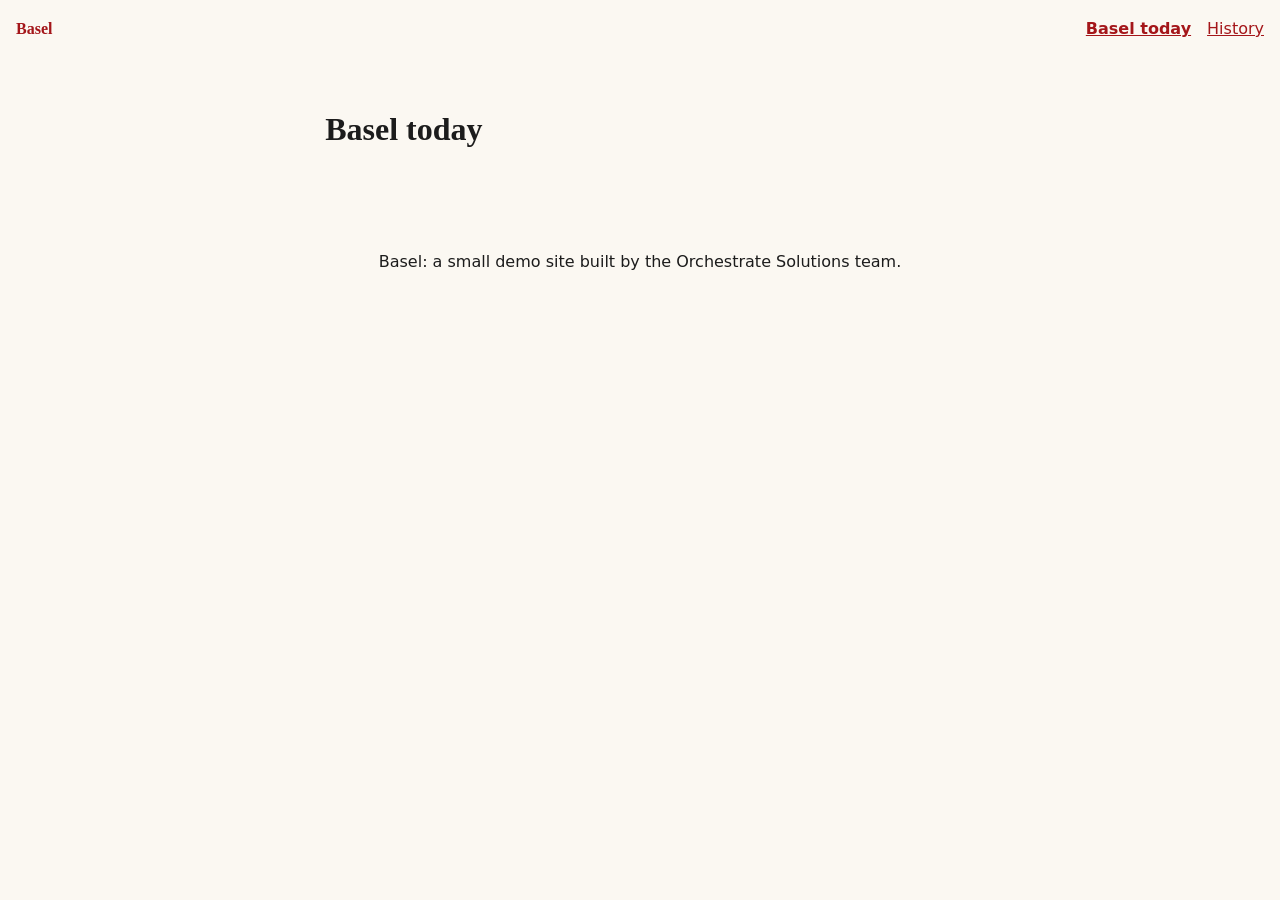
==== index.html @ cebdc807 "Scaffold: two pages, styles and scripts" ====
<!doctype html>
<html lang="en">
<head>
<meta charset="utf-8">
<meta name="viewport" content="width=device-width, initial-scale=1">
<title>Basel today | Basel</title>
<meta name="description" content="Basel, Switzerland today: the city on the Rhine.">
<link rel="stylesheet" href="css/tokens.css">
<link rel="stylesheet" href="css/layout.css">
<link rel="stylesheet" href="css/site.css">
</head>
<body>
<a class="skip-link" href="#main">Skip to content</a>
<header class="site-header">
<a class="brand" href="index.html">Basel</a>
<nav aria-label="Main"><ul><li><a href="index.html" aria-current="page">Basel today</a></li><li><a href="pages/history.html">History</a></li></ul></nav>
</header>
<main id="main">
<h1>Basel today</h1>
<!-- TODO(build.fullstack): content for this page. Accurate facts only. -->
</main>
<footer class="site-footer"><p>Basel: a small demo site built by the Orchestrate Solutions team.</p></footer>
<script src="js/nav.js" defer></script>
<script src="js/app.js" defer></script>
</body>
</html>
---- css/tokens.css ----
/* Design tokens (owner: Designer). */
:root {
  --font-display: Georgia, "Times New Roman", serif;
  --font-body: system-ui, -apple-system, "Segoe UI", Roboto, sans-serif;
  --color-bg: #fbf8f2;
  --color-text: #1c1c1c;
  --color-accent: #a4161a;
  --space-1: .5rem;
  --space-2: 1rem;
  --space-3: 2rem;
  --measure: 65ch;
}
---- css/layout.css ----
/* Page shell layout (owner: UI/UX). */
* { box-sizing: border-box; }
body { margin: 0; }
.skip-link { position: absolute; left: -999px; top: 0; }
.skip-link:focus { left: var(--space-1); background: var(--color-bg); padding: var(--space-1); z-index: 10; }
.site-header { display: flex; flex-wrap: wrap; gap: var(--space-2); align-items: center; justify-content: space-between; padding: var(--space-2); }
.site-header ul { display: flex; flex-wrap: wrap; gap: var(--space-2); list-style: none; margin: 0; padding: 0; }
main { max-width: var(--measure); margin: 0 auto; padding: var(--space-3) var(--space-2); }
.site-footer { padding: var(--space-3) var(--space-2); text-align: center; }
---- css/site.css ----
/* Base look (owner: Lead Dev). */
body { font-family: var(--font-body); background: var(--color-bg); color: var(--color-text); line-height: 1.6; }
h1, h2, h3 { font-family: var(--font-display); line-height: 1.15; }
a { color: var(--color-accent); }
a:focus-visible { outline: 3px solid currentColor; outline-offset: 3px; }
.brand { font-family: var(--font-display); font-weight: 700; text-decoration: none; }
[aria-current="page"] { font-weight: 700; }
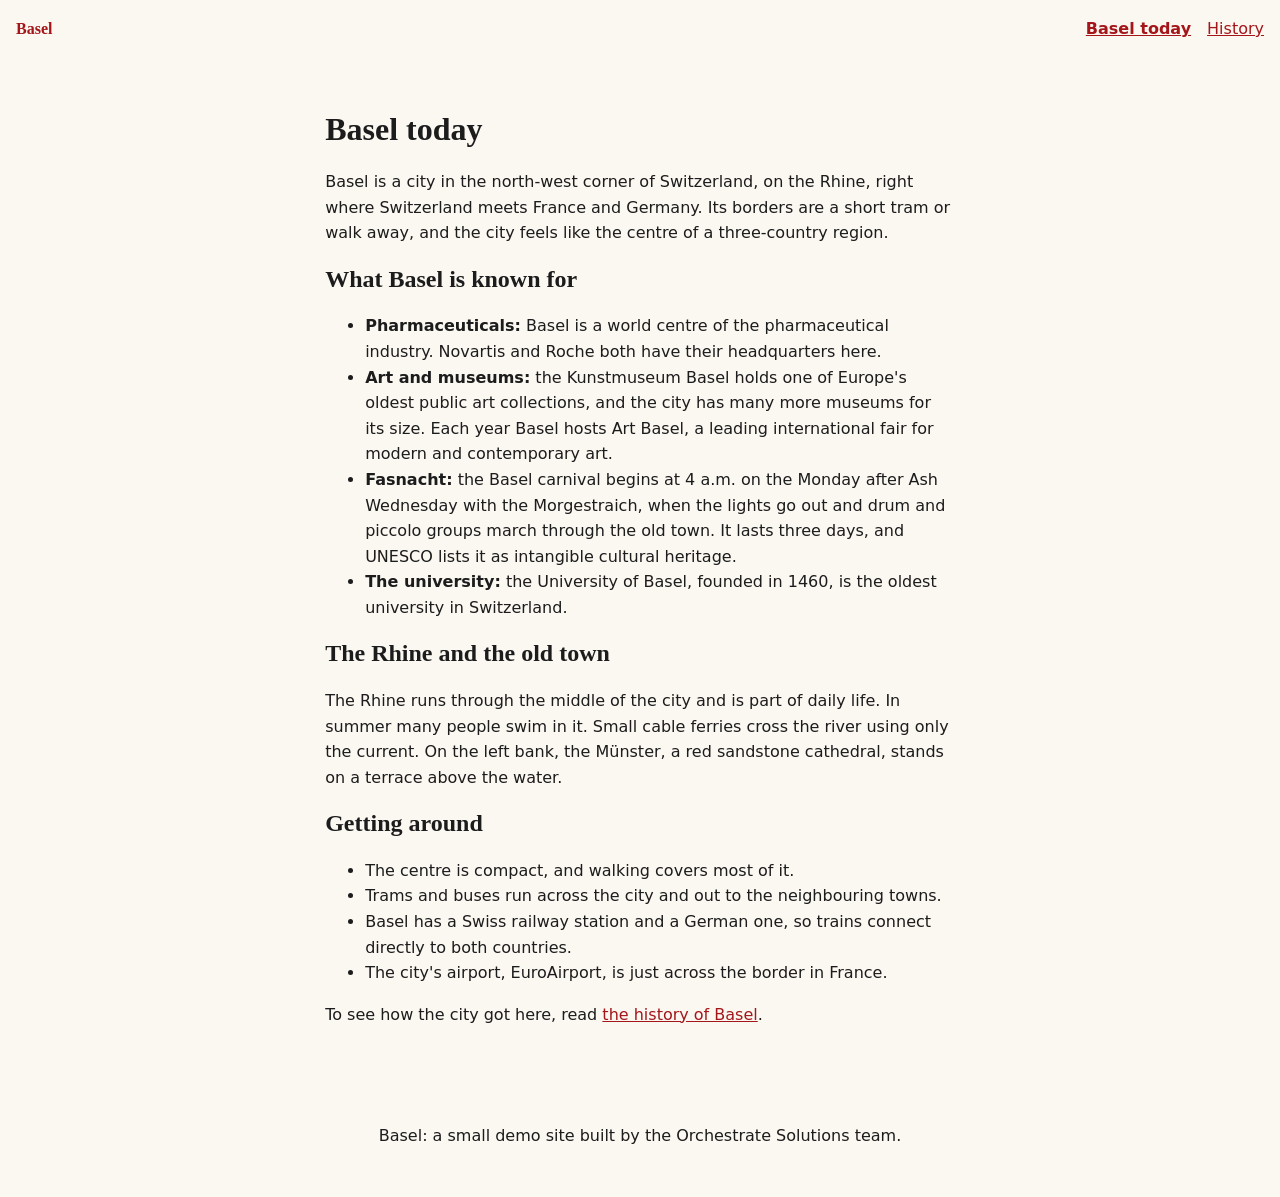
==== commit 0e6d492a: "Write Basel today page" ====
--- a/index.html
+++ b/index.html
@@ -17,7 +17,24 @@
 </header>
 <main id="main">
 <h1>Basel today</h1>
-<!-- TODO(build.fullstack): content for this page. Accurate facts only. -->
+<p>Basel is a city in the north-west corner of Switzerland, on the Rhine, right where Switzerland meets France and Germany. Its borders are a short tram or walk away, and the city feels like the centre of a three-country region.</p>
+<h2>What Basel is known for</h2>
+<ul>
+<li><strong>Pharmaceuticals:</strong> Basel is a world centre of the pharmaceutical industry. Novartis and Roche both have their headquarters here.</li>
+<li><strong>Art and museums:</strong> the Kunstmuseum Basel holds one of Europe's oldest public art collections, and the city has many more museums for its size. Each year Basel hosts Art Basel, a leading international fair for modern and contemporary art.</li>
+<li><strong>Fasnacht:</strong> the Basel carnival begins at 4 a.m. on the Monday after Ash Wednesday with the Morgestraich, when the lights go out and drum and piccolo groups march through the old town. It lasts three days, and UNESCO lists it as intangible cultural heritage.</li>
+<li><strong>The university:</strong> the University of Basel, founded in 1460, is the oldest university in Switzerland.</li>
+</ul>
+<h2>The Rhine and the old town</h2>
+<p>The Rhine runs through the middle of the city and is part of daily life. In summer many people swim in it. Small cable ferries cross the river using only the current. On the left bank, the Münster, a red sandstone cathedral, stands on a terrace above the water.</p>
+<h2>Getting around</h2>
+<ul>
+<li>The centre is compact, and walking covers most of it.</li>
+<li>Trams and buses run across the city and out to the neighbouring towns.</li>
+<li>Basel has a Swiss railway station and a German one, so trains connect directly to both countries.</li>
+<li>The city's airport, EuroAirport, is just across the border in France.</li>
+</ul>
+<p>To see how the city got here, read <a href="pages/history.html">the history of Basel</a>.</p>
 </main>
 <footer class="site-footer"><p>Basel: a small demo site built by the Orchestrate Solutions team.</p></footer>
 <script src="js/nav.js" defer></script>
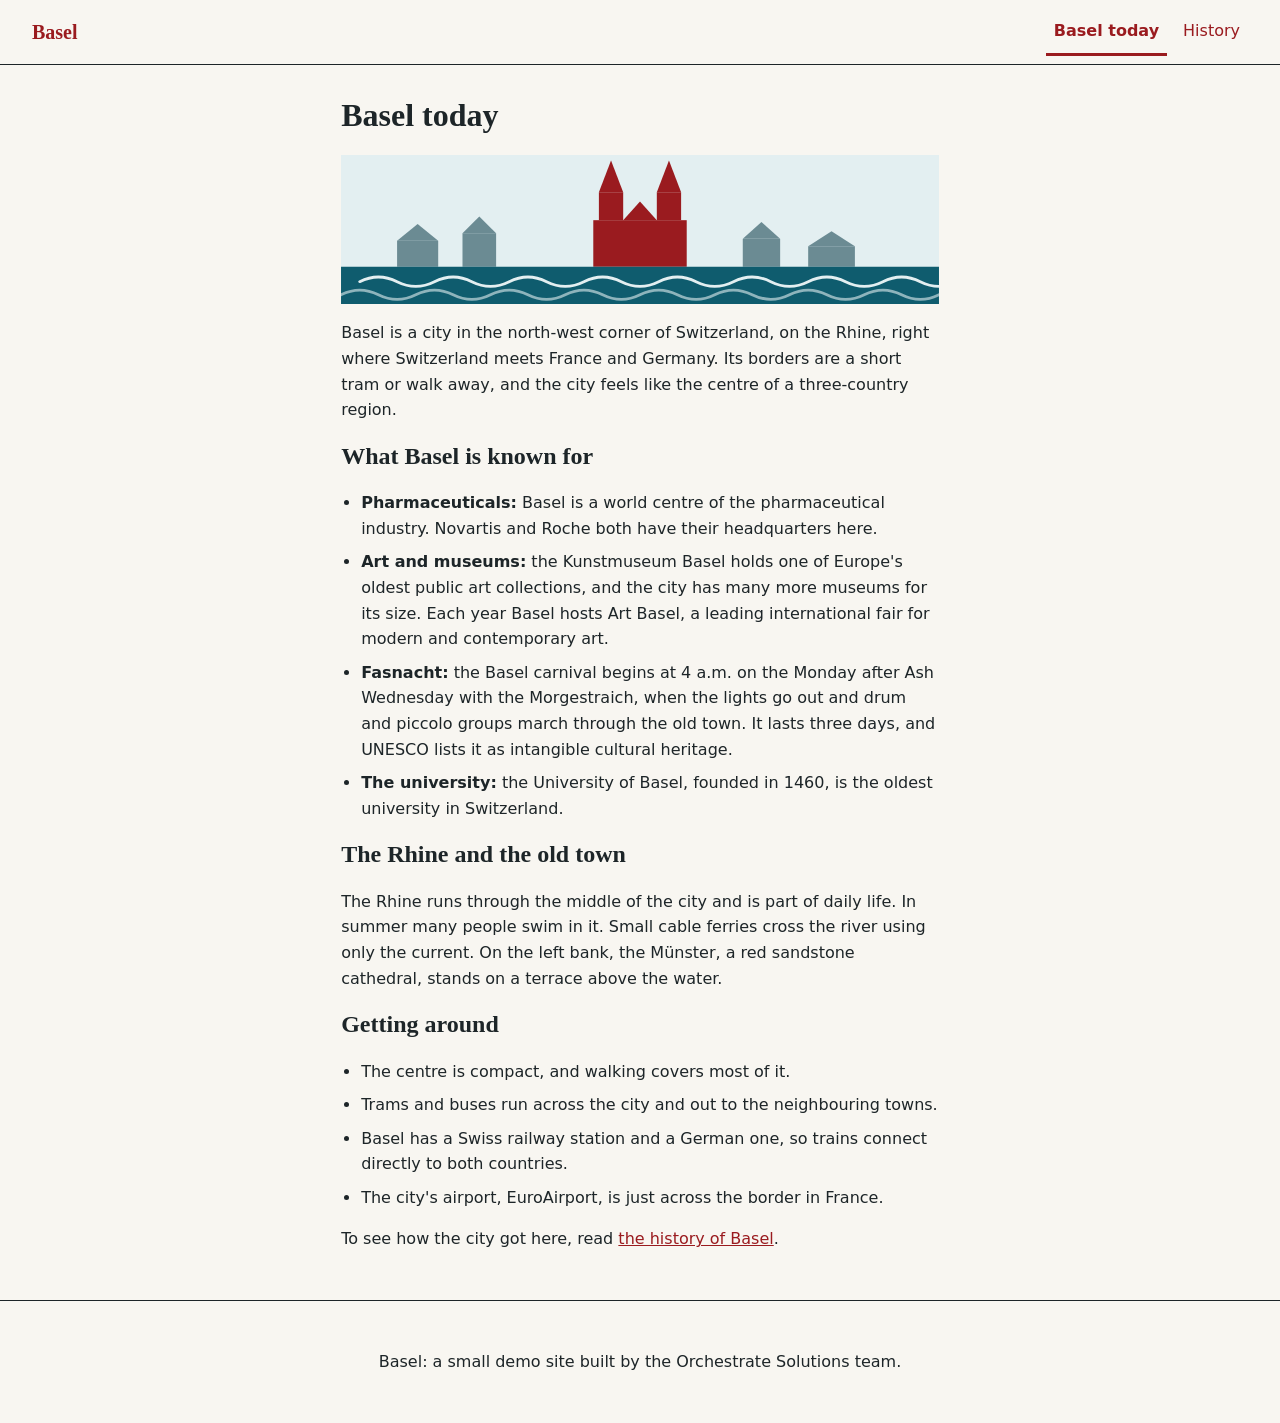
==== commit 91993cb9: "Add Rhine skyline banner to home page" ====
--- a/index.html
+++ b/index.html
@@ -17,6 +17,7 @@
 </header>
 <main id="main">
 <h1>Basel today</h1>
+<img src="assets/rhine.svg" alt="A simple skyline of a twin-spired cathedral above the Rhine" width="640" height="160" style="max-width:100%;height:auto">
 <p>Basel is a city in the north-west corner of Switzerland, on the Rhine, right where Switzerland meets France and Germany. Its borders are a short tram or walk away, and the city feels like the centre of a three-country region.</p>
 <h2>What Basel is known for</h2>
 <ul>
--- a/css/tokens.css
+++ b/css/tokens.css
@@ -1,12 +1,39 @@
-/* Design tokens (owner: Designer). */
+/* Design tokens (owner: Designer). Calm and simple.
+   Palette: warm paper ground; Rhine blue-green as the main voice;
+   Münster sandstone red as the accent (the cathedral's red stone).
+   Type: Georgia headings, system sans body. No web fonts.
+   All text pairs are WCAG AA (4.5:1 or better) on the stated ground. */
 :root {
   --font-display: Georgia, "Times New Roman", serif;
   --font-body: system-ui, -apple-system, "Segoe UI", Roboto, sans-serif;
-  --color-bg: #fbf8f2;
-  --color-text: #1c1c1c;
-  --color-accent: #a4161a;
+
+  /* Type scale (fluid) */
+  --step--1: clamp(.85rem, .83rem + .1vw, .92rem);
+  --step-0: clamp(1.05rem, 1rem + .25vw, 1.15rem);
+  --step-1: clamp(1.3rem, 1.2rem + .5vw, 1.55rem);
+  --step-2: clamp(1.7rem, 1.4rem + 1.4vw, 2.3rem);
+  --step-3: clamp(2.2rem, 1.7rem + 2.5vw, 3.5rem);
+
+  /* Ground and text */
+  --color-bg: #f8f6f1;          /* paper */
+  --color-text: #1d2528;        /* ink, 14.5:1 on bg */
+  --color-muted: #4f5b60;       /* secondary text, 6.5:1 on bg */
+  --color-rule: #d6d3ca;        /* hairlines, decorative only */
+
+  /* Rhine */
+  --color-rhine: #0f5c6e;       /* 7:1 on bg; headings, key links */
+  --color-rhine-deep: #0a3a47;  /* dark ground for light text, 11:1 with --color-on-deep */
+  --color-rhine-tint: #e3eff1;  /* pale panel, text stays --color-text */
+  --color-on-deep: #f8f6f1;
+
+  /* Accent: Münster sandstone red */
+  --color-accent: #9a1b1f;      /* 7:1 on bg */
+
   --space-1: .5rem;
   --space-2: 1rem;
   --space-3: 2rem;
+  --space-4: 4rem;
+  --radius-s: 2px;
+  --radius-m: 6px;
   --measure: 65ch;
 }
--- a/css/layout.css
+++ b/css/layout.css
@@ -1,9 +1,28 @@
-/* Page shell layout (owner: UI/UX). */
+/* Page shell layout (owner: UI/UX). Mobile first. */
 * { box-sizing: border-box; }
-body { margin: 0; }
+body { margin: 0; min-height: 100vh; display: flex; flex-direction: column; overflow-wrap: break-word; }
+
 .skip-link { position: absolute; left: -999px; top: 0; }
-.skip-link:focus { left: var(--space-1); background: var(--color-bg); padding: var(--space-1); z-index: 10; }
-.site-header { display: flex; flex-wrap: wrap; gap: var(--space-2); align-items: center; justify-content: space-between; padding: var(--space-2); }
-.site-header ul { display: flex; flex-wrap: wrap; gap: var(--space-2); list-style: none; margin: 0; padding: 0; }
-main { max-width: var(--measure); margin: 0 auto; padding: var(--space-3) var(--space-2); }
-.site-footer { padding: var(--space-3) var(--space-2); text-align: center; }
+.skip-link:focus { left: var(--space-1); top: var(--space-1); background: var(--color-bg); color: var(--color-text); padding: var(--space-1) var(--space-2); border: 2px solid currentColor; z-index: 20; }
+
+.site-header { display: flex; flex-direction: column; gap: var(--space-1); padding: var(--space-1) var(--space-2); border-bottom: 1px solid currentColor; }
+.site-header ul { display: flex; flex-wrap: wrap; gap: 0 var(--space-1); list-style: none; margin: 0; padding: 0; }
+.site-header nav a { display: inline-block; padding: .6rem .5rem; min-height: 44px; text-decoration: none; border-bottom: 3px solid transparent; }
+.site-header nav a:hover { border-bottom-color: var(--color-accent); }
+.site-header nav a[aria-current="page"] { border-bottom-color: currentColor; }
+.brand { display: inline-block; padding: .4rem 0; font-size: 1.25rem; }
+
+main { flex: 1; width: 100%; max-width: var(--measure); margin: 0 auto; padding: var(--space-3) var(--space-2); }
+main > h1 { margin-top: 0; }
+main :is(ul, ol) { padding-left: 1.25rem; }
+main li + li { margin-top: var(--space-1); }
+
+.site-footer { padding: var(--space-3) var(--space-2); text-align: center; border-top: 1px solid currentColor; }
+
+@media (min-width: 40rem) {
+  .site-header { flex-direction: row; align-items: center; justify-content: space-between; padding: var(--space-1) var(--space-3); }
+  main { padding: var(--space-3); }
+}
+
+/* Decorative banner image (e.g. assets/rhine.svg): scales to the column. */
+main img { display: block; max-width: 100%; height: auto; }
